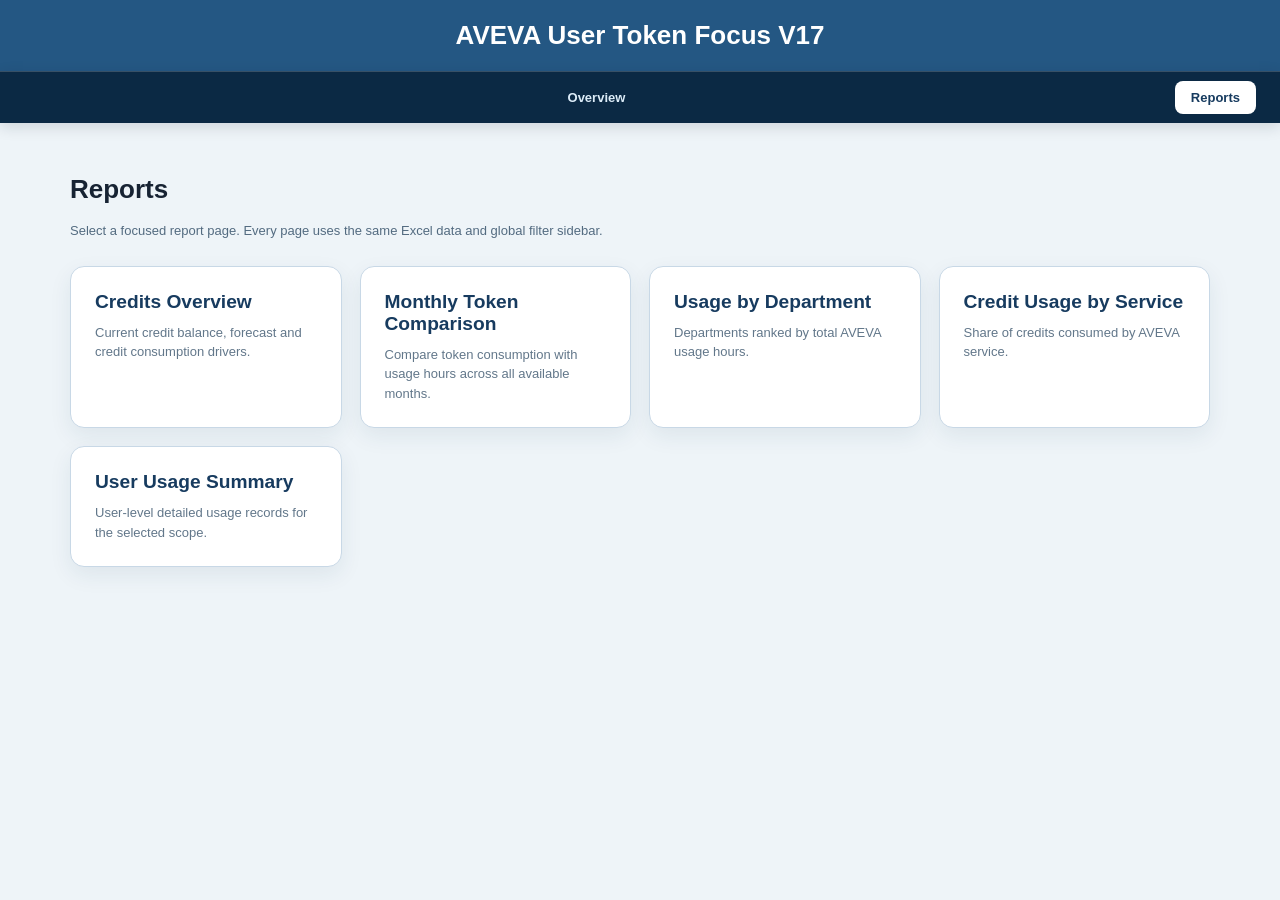
==== reports.html @ deb54b83 "Sync Aveva_V18 code structure from Google Drive and remove legacy duplicates" ====
<!doctype html>
<!-- CONNECTS: Report directory navigation returns to index.html and shares styles.css. -->
<html lang="en">
<head>
  <meta charset="utf-8">
  <meta name="viewport" content="width=device-width,initial-scale=1">
  <title>AVEVA Reports</title>
  <link rel="stylesheet" href="styles.css?v=20260917-69">
</head>
<body>
  <header>AVEVA User Token Focus V17</header>
  <nav class="page-nav" aria-label="Main navigation">
    <a href="index.html">Overview</a>
    <a class="active" href="reports.html" aria-current="page">Reports</a>
  </nav>

  <main class="report-directory">
    <h1>Reports</h1>
    <p>Select a focused report page. Every page uses the same Excel data and global filter sidebar.</p>

    <section class="report-links" aria-label="Available reports">
      <a class="report-link" href="index.html#overview">
        <h2>Credits Overview</h2>
        <p>Current credit balance, forecast and credit consumption drivers.</p>
      </a>
      <a class="report-link" href="index.html#token-comparison">
        <h2>Monthly Token Comparison</h2>
        <p>Compare token consumption with usage hours across all available months.</p>
      </a>
      <a class="report-link" href="index.html#usage-department">
        <h2>Usage by Department</h2>
        <p>Departments ranked by total AVEVA usage hours.</p>
      </a>
      <a class="report-link" href="index.html#service-mix">
        <h2>Credit Usage by Service</h2>
        <p>Share of credits consumed by AVEVA service.</p>
      </a>
      <a class="report-link" href="index.html#user-summary">
        <h2>User Usage Summary</h2>
        <p>User-level detailed usage records for the selected scope.</p>
      </a>
    </section>
  </main>
</body>
</html>
---- styles.css ----
*{box-sizing:border-box}body{margin:0;background:#f3f7fb;color:#17324d;font:12px "Segoe UI",Arial}header{background:#245783;color:#fff;text-align:center;font-size:26px;font-weight:800;padding:20px}.source,.loadbar{padding:10px 16px;border-bottom:1px solid #bfd0df;background:#fff}.loadbar{background:#eaf5e5;display:flex;gap:14px;align-items:center}.loadbar button,.filters button,.toolbar button{border:0;border-radius:7px;background:#245783;color:white;padding:10px 15px;font-weight:700}.filters{display:grid;grid-template-columns:repeat(4,minmax(150px,1fr)) auto;gap:10px;padding:14px;background:#edf4fa}.filters label{font-weight:700}.filters select{width:100%;padding:9px;border:1px solid #b8cadb;border-radius:6px;margin-top:3px}.widget-grid{display:flex;flex-wrap:wrap;gap:12px;padding:14px}.widget{background:#fff;border:1px solid #cddbe7;border-radius:9px;box-shadow:0 2px 6px #17324d12;position:relative;overflow:hidden}.widget-grid>.widget{flex:0 0 calc((100% - 60px)/6);min-width:190px;height:112px;text-align:center}.widget h3{margin:0;padding:10px;background:#245783;color:#fff;font-size:13px}.widget.teal h3{background:#08a5a5}.widget.green h3{background:#70ad47}.widget.purple h3{background:#7030a0}.widget.danger h3{background:#c00}.widget.orange h3{background:#f47c2c}.widget b{display:block;font-size:25px;margin:17px 5px 7px}.widget small{color:#687b8e}.panel-grid{display:grid;grid-template-columns:1fr 1fr;gap:14px;padding:14px}.panel{padding:12px;min-height:330px}.panel.wide{grid-column:span 2}.panel h2{text-align:center;font-size:16px}canvas{width:100%;height:270px}.table{overflow:auto;max-height:420px}table{border-collapse:collapse;width:100%}th,td{padding:7px;border-bottom:1px solid #dce6ef;text-align:left}.toolbar{position:fixed;right:12px;top:12px;background:#fff;padding:8px;border-radius:10px;box-shadow:0 4px 18px #0003;display:flex;gap:8px;align-items:center;z-index:20}.edit-mode .widget{outline:2px dashed #3b79ad;cursor:grab}.resize-handle{display:none;position:absolute;right:2px;bottom:2px;width:22px;height:22px;background:#245783;cursor:nwse-resize;z-index:5}.edit-mode .resize-handle{display:block}.placeholder{border:3px dashed #f39c12;background:#fff4df;min-width:190px;min-height:100px}.risk-red{background:#f7c8c8}.risk-red h3{background:#c00}.risk-yellow{background:#fff1b8}.risk-yellow h3{background:#f4b400;color:#222}.risk-green{background:#e0f0d6}.risk-green h3{background:#70ad47}@media(max-width:900px){.filters{grid-template-columns:repeat(2,1fr)}.widget-grid>.widget{flex-basis:calc((100% - 12px)/2)}.panel-grid{grid-template-columns:1fr}.panel.wide{grid-column:auto}}
/* Primary page navigation shared by Overview and report pages. */
.page-nav {
  display: flex;
  gap: 10px;
  align-items: center;
  padding: 10px 16px;
  background: #173b5f;
  border-top: 1px solid rgba(255, 255, 255, 0.18);
}

.page-nav a {
  color: #dcecf8;
  text-decoration: none;
  font-weight: 700;
  padding: 9px 16px;
  border-radius: 8px;
}

.page-nav a:hover,
.page-nav a:focus-visible,
.page-nav a.active {
  color: #173b5f;
  background: #fff;
  outline: none;
}

.report-directory {
  max-width: 1180px;
  margin: 0 auto;
  padding: 34px 20px 80px;
}

.report-directory > p {
  color: #536b80;
  max-width: 820px;
}

.report-links {
  display: grid;
  grid-template-columns: repeat(auto-fit, minmax(250px, 1fr));
  gap: 18px;
  margin-top: 28px;
}

.report-link {
  display: block;
  padding: 24px;
  color: #173b5f;
  background: #fff;
  border: 1px solid #c8d8e6;
  border-radius: 14px;
  box-shadow: 0 8px 22px rgba(23, 59, 95, 0.08);
  text-decoration: none;
}

.report-link:hover,
.report-link:focus-visible {
  border-color: #2b6696;
  transform: translateY(-2px);
  outline: none;
}

.report-link h2 {
  margin: 0 0 10px;
  font-size: 1.2rem;
}

.report-link p {
  margin: 0;
  color: #62778a;
  line-height: 1.5;
}

.report-link.pending {
  cursor: default;
  background: #f5f8fa;
}

.report-status {
  display: inline-block;
  margin-top: 14px;
  padding: 4px 9px;
  border-radius: 999px;
  color: #7a4b00;
  background: #fff0c7;
  font-size: 0.8rem;
  font-weight: 700;
}

/* Management-review layout: left filters and separated report views. */
:root{--navy:#09243e;--blue:#0877b9;--cyan:#26a6d1;--line:#d9e3eb;--page:#eef4f8;--muted:#68798a}
body{background:var(--page);color:#172333;font-size:13px}
.app-header{min-height:68px;background:linear-gradient(110deg,#071d34,#0a4f7b 70%,#0b80b9);display:flex;align-items:center;justify-content:space-between;text-align:left;padding:12px 24px}
.app-header strong{display:block;font-size:23px}.app-header small{display:block;margin-top:3px;font-size:11px;font-weight:400;opacity:.78}
.data-badge{font-size:10px;letter-spacing:.7px;color:#0b5236;background:#dff4e8;border-radius:999px;padding:7px 10px;font-weight:800}
.page-nav{padding:7px 20px;background:#0b2944}.page-nav button{border:0;border-radius:8px;padding:9px 15px;color:#bdd0de;background:transparent;font-weight:700;cursor:pointer}.page-nav button.active,.page-nav button:hover,.page-nav button:focus-visible{color:var(--navy);background:#fff;outline:none}.page-nav a{margin-left:auto}
.source,.loadbar{padding-left:22px}.report-workspace{display:grid;grid-template-columns:210px minmax(0,1fr);min-height:calc(100vh - 188px)}
.filters{display:flex;flex-direction:column;align-items:stretch;gap:14px;padding:20px 16px;background:#fff;border-right:1px solid var(--line)}
.filters h2{margin:0 0 3px;font-size:15px;color:var(--navy)}.filters label{font-size:10px;text-transform:uppercase;letter-spacing:.55px;color:var(--muted)}.filters select{height:38px;margin-top:5px;background:#f9fbfc;color:var(--navy)}.filters button{height:38px;margin-top:3px}
.filter-scope-note{margin:-6px 0 2px;color:#718395;font-size:10px;line-height:1.4}
.report-content{min-width:0;padding:18px}.report-page[hidden]{display:none!important}.report-page.active{display:block}
.report-heading{display:flex;justify-content:space-between;align-items:flex-start;margin:0 0 14px}.report-heading h1{margin:0;color:var(--navy);font-size:20px}.report-heading p{margin:5px 0 0;color:var(--muted)}.report-heading>span{font-size:10px;color:var(--muted);padding-top:5px}
.overview-grid{display:grid;grid-template-columns:repeat(4,minmax(160px,1fr));gap:12px;padding:0}.overview-grid>.widget{height:118px;min-width:0;flex:auto}.overview-grid>.summary-card{grid-column:auto}.overview-grid .widget h3{text-align:left;padding:10px 12px;background:transparent;color:var(--muted);font-size:10px;text-transform:uppercase;letter-spacing:.55px}.overview-grid .widget b{text-align:left;margin:5px 12px;font-size:25px;color:var(--navy)}.overview-grid .widget small{display:block;text-align:left;margin:0 12px}.overview-grid .teal h3{background:transparent;color:var(--muted)}
.panel-grid{padding:0}.panel{border-color:var(--line);box-shadow:0 4px 12px #17334d0d}.panel h2{color:var(--navy)}
@media(max-width:1000px){.overview-grid{grid-template-columns:repeat(2,1fr)}.report-workspace{grid-template-columns:180px 1fr}}
@media(max-width:700px){.report-workspace{display:block}.filters{display:grid;grid-template-columns:repeat(2,1fr);border-right:0;border-bottom:1px solid var(--line)}.filters h2{grid-column:1/-1}.report-heading{display:block}.report-heading>span{display:block}.overview-grid{grid-template-columns:1fr}.toolbar{position:static;margin:10px}.app-header{padding-right:16px}}

/* Overview visual hierarchy: credit risk first, hours second, tokens third. */
.overview-groups{display:grid;gap:20px}
.overview-group{min-width:0}
.overview-group>h2{display:flex;align-items:center;gap:10px;margin:0 0 10px;color:var(--navy);font-size:13px;text-transform:uppercase;letter-spacing:.7px}
.overview-group>h2::after{content:"";height:1px;flex:1;background:#cddbe5}
.overview-group>.overview-grid{padding:0}
.overview-comparison-grid{grid-template-columns:1fr;padding:0}
.overview-comparison-grid>.wide{grid-column:1;min-height:330px}
.chart-filterbar{display:grid;grid-template-columns:repeat(4,minmax(110px,1fr)) auto;gap:8px;align-items:end;margin:0 0 8px;padding:9px;background:#f2f6f9;border:1px solid #dbe5ed;border-radius:8px}
.chart-filterbar label{color:#68798a;font-size:9px;font-weight:800;text-transform:uppercase;letter-spacing:.4px}
.chart-filterbar select{width:100%;height:32px;margin-top:4px;padding:5px 7px;border:1px solid #bfd0df;border-radius:6px;background:#fff;color:#17324d;font-size:11px}
.chart-filterbar button{height:32px;border:0;border-radius:6px;padding:0 12px;background:#526f88;color:#fff;font-size:10px;font-weight:800;cursor:pointer}
.chart-filterbar[data-chart-filters="tokens"]{grid-template-columns:repeat(2,minmax(130px,220px)) auto;justify-content:start}
.panel-grid>.panel:not(.wide) .chart-filterbar{grid-template-columns:1fr 1fr}
.panel-grid>.panel:not(.wide) .chart-filterbar button{grid-column:1/-1}
.table-filterbar{grid-template-columns:repeat(5,minmax(110px,1fr)) auto}
@media(max-width:760px){.chart-filterbar,.chart-filterbar[data-chart-filters="tokens"]{grid-template-columns:1fr 1fr}.chart-filterbar button{grid-column:1/-1}}
.overview-grid{grid-template-columns:repeat(6,minmax(120px,1fr));align-items:stretch}
.overview-grid>.primary-metric{grid-column:span 1;height:142px}
.hours-group>.overview-grid>.primary-metric{grid-column:span 2}
.overview-grid>.secondary-metric{grid-column:span 2;height:104px;background:#f9fbfd;box-shadow:none}
.overview-grid .primary-metric h3{font-size:10px;font-weight:800}
.overview-grid .primary-metric b{font-size:29px;margin-top:10px}
.overview-grid .primary-metric small{font-size:10px;line-height:1.35}
.overview-grid .secondary-metric h3{font-size:9px;font-weight:700;color:#718395}
.overview-grid .secondary-metric b{font-size:21px;margin-top:3px;color:#314a61}
.overview-grid .secondary-metric small{font-size:9px;color:#7a8b9b}
@media(max-width:1180px){.overview-grid{grid-template-columns:repeat(4,minmax(140px,1fr))}.overview-grid>.primary-metric,.hours-group>.overview-grid>.primary-metric{grid-column:span 2}.overview-grid>.secondary-metric{grid-column:span 2}}
@media(max-width:760px){.overview-grid{grid-template-columns:1fr}.overview-grid>.primary-metric,.hours-group>.overview-grid>.primary-metric,.overview-grid>.secondary-metric{grid-column:1}}

/* Color hierarchy: status, hours, then supporting resource metrics. */
.priority-legend{display:flex;gap:7px;flex-wrap:wrap;justify-content:flex-end}
.priority-legend span{display:inline-flex;align-items:center;gap:5px;padding:5px 9px;border-radius:999px;font-size:9px;font-weight:800;letter-spacing:.25px}
.priority-one{color:#8d241c;background:#fde5e2}.priority-two{color:#075b8b;background:#dff2fb}.priority-three{color:#536779;background:#e8eef3}
.overview-grid>.primary-metric{border-top-width:5px;box-shadow:0 6px 16px rgba(9,36,62,.1)}
.overview-grid>.variance-card{border-top-color:#dc9500;background:#fff8e8}
.overview-grid>.variance-card h3,.overview-grid>.variance-card b{color:#805700}
.overview-grid>.secondary-metric{border-color:#dce5ec;background:#f7f9fb}
.overview-grid>.secondary-metric h3{color:#6f8191}
.overview-grid>.secondary-metric b{color:#40576c}
@media(max-width:760px){.priority-legend{justify-content:flex-start;margin-top:10px}}

.chart-hover-tooltip{position:fixed;z-index:10000;pointer-events:none;max-width:220px;padding:8px 10px;border-radius:6px;background:#102d46;color:#fff;font:11px/1.45 "Segoe UI",Arial;box-shadow:0 5px 16px rgba(0,0,0,.22);white-space:pre-line}


.chart-note{margin:4px 0 8px;color:#65788a;font-size:10px;line-height:1.4;text-align:center}

/* Build 67: global filters remain in a dedicated left sidebar on desktop. */
.report-workspace{display:grid;grid-template-columns:220px minmax(0,1fr);align-items:start}
.filters{position:sticky;top:0;display:flex;flex-direction:column;align-items:stretch;gap:12px;max-height:100vh;overflow-y:auto;padding:18px 16px;background:#fff;border-right:1px solid #cbdbe7;border-bottom:0}
.filters h2{margin:0;font-size:14px}.filters .filter-scope-note{margin:-4px 0 2px;font-size:10px}
.filters label{margin:0;font-size:10px}.filters select,.filters input{width:100%;height:34px;margin-top:4px;padding:5px 7px;border:1px solid #bfd0df;border-radius:6px;background:#fff;color:#17324d;font-size:11px}
.filters #reset{width:100%;height:36px;margin:2px 0 0;padding:6px 13px}.date-filter-error{margin:0;color:#a92820;font-size:10px;font-weight:700}
.report-content{min-width:0;width:100%}
.chart-filterbar,.table-filterbar,.resize-handle,.toolbar{display:none!important}
.panel>h2,.widget>h2{text-align:left}
.chart-note{text-align:left}
@media(max-width:1000px){.report-workspace{grid-template-columns:190px minmax(0,1fr)}}
@media(max-width:700px){.report-workspace{display:block}.filters{position:static;display:grid;grid-template-columns:repeat(2,minmax(120px,1fr));max-height:none;border-right:0;border-bottom:1px solid #cbdbe7}.filters h2,.filters .filter-scope-note,.date-filter-error{grid-column:1/-1}.filters #reset{grid-column:1/-1}}

/* Build 69: every chart has a focused URL-addressable report page. */
.report-shortcuts{display:grid;grid-template-columns:repeat(2,minmax(0,1fr));gap:12px}
.report-shortcuts a{display:flex;min-height:92px;flex-direction:column;justify-content:center;padding:16px 18px;border:1px solid #d3e0e9;border-left:5px solid #0877b9;border-radius:10px;background:#fff;color:#17324d;text-decoration:none;box-shadow:0 4px 12px rgba(9,36,62,.06)}
.report-shortcuts a:hover,.report-shortcuts a:focus-visible{border-color:#66acd4;transform:translateY(-1px);outline:none;box-shadow:0 7px 18px rgba(9,36,62,.11)}
.report-shortcuts strong{font-size:14px}.report-shortcuts span{margin-top:6px;color:#68798a;font-size:11px;line-height:1.4}
.single-report-panel{grid-template-columns:minmax(0,1fr);padding:0}
.single-report-panel>.panel,.single-report-panel>.wide{grid-column:1;min-width:0;min-height:360px}
.single-report-panel canvas{height:300px}
.report-page>.report-heading{margin-bottom:16px}
@media(max-width:700px){.report-shortcuts{grid-template-columns:1fr}}

/* Build 70: consolidated top Report dropdown and roomier focused charts. */
.page-nav{position:relative;z-index:30;min-height:52px;padding:7px 24px;gap:6px;box-shadow:0 4px 14px rgba(5,25,43,.14)}
.page-nav>button{min-height:38px;font-size:13px}
.report-content{padding:24px 28px 34px}
.report-page>.report-heading{margin-bottom:20px}
.report-heading h1{font-size:24px;letter-spacing:-.25px}
.report-heading p{font-size:12px;line-height:1.5}
.single-report-panel>.panel,.single-report-panel>.wide{min-height:480px;padding:20px 22px;border-radius:14px;box-shadow:0 9px 24px rgba(9,36,62,.08)}
.single-report-panel>.panel>h2,.single-report-panel>.wide>h2{margin:0 0 16px;font-size:20px}
.single-report-panel canvas{height:400px}
.single-report-panel .table{max-height:600px}
@media(min-width:1500px){.report-content{padding:28px 38px 42px}.single-report-panel>.panel,.single-report-panel>.wide{min-height:560px}.single-report-panel canvas{height:470px}}
@media(max-width:900px){.report-content{padding:20px}.single-report-panel>.panel,.single-report-panel>.wide{min-height:430px;padding:16px}.single-report-panel canvas{height:350px}}
@media(max-width:700px){.page-nav{position:sticky;top:0;padding:7px 12px}.report-content{padding:18px 12px 28px}.single-report-panel>.panel,.single-report-panel>.wide{min-height:400px}.single-report-panel canvas{height:320px}}

/* Build 72: keep loader logic active while showing only a small reload control. */
.source[hidden],.compact-loadbar #status[hidden]{display:none!important}
.compact-loadbar{min-height:42px;justify-content:flex-end;padding:6px 22px;background:#fff;border-bottom:1px solid #cbdbe7}
.compact-loadbar #loadBtn{width:auto;height:30px;margin:0;padding:5px 12px;border-radius:6px;font-size:10px;line-height:1}
.report-workspace{min-height:calc(100vh - 162px)}
@media(max-width:700px){.compact-loadbar{min-height:38px;padding:4px 12px}.compact-loadbar #loadBtn{height:28px;padding:4px 10px;font-size:9px}}

/* Build 74: stronger visual hierarchy without changing the approved layout. */
.report-page{--report-accent:#0877b9;--report-accent-soft:#e7f4fb}
.report-page[data-report-view="overview"]{--report-accent:#0877b9;--report-accent-soft:#e3f3fb}
.report-page[data-report-view="token-comparison"]{--report-accent:#0877b9;--report-accent-soft:#e3f3fb}
.report-page[data-report-view="usage-department"]{--report-accent:#245783;--report-accent-soft:#e8f0f7}
.report-page[data-report-view="service-mix"]{--report-accent:#7030a0;--report-accent-soft:#f2e9f8}
.report-page[data-report-view="user-summary"]{--report-accent:#526f88;--report-accent-soft:#edf2f6}
.report-heading h1{display:flex;align-items:center;gap:10px}
.report-heading h1::before{content:"";width:5px;height:27px;border-radius:999px;background:var(--report-accent);box-shadow:0 0 0 5px var(--report-accent-soft)}
.single-report-panel>.panel{position:relative;overflow:hidden;border-color:#cadbe7;background:linear-gradient(180deg,#fff 0%,#fbfdff 100%);box-shadow:0 12px 30px rgba(9,36,62,.11)}
.single-report-panel>.panel::before{content:"";position:absolute;z-index:2;top:0;left:0;right:0;height:5px;background:linear-gradient(90deg,var(--report-accent),#55b8dc 72%,transparent)}
.single-report-panel>.panel>h2{display:flex;align-items:center;gap:9px;color:#102d49;font-weight:850;letter-spacing:-.2px}
.single-report-panel>.panel>h2::before{content:"";flex:0 0 auto;width:10px;height:10px;border-radius:50%;background:var(--report-accent);box-shadow:0 0 0 5px var(--report-accent-soft)}
#overviewTokenComparisonCard>h2::after{content:"FOCUS · THIS MONTH";margin-left:auto;padding:5px 9px;border-radius:999px;color:#075b8b;background:#e3f3fb;font-size:9px;font-weight:900;letter-spacing:.5px}
#usageHoursReport>h2::after{content:"FOCUS · HIGHEST USAGE";margin-left:auto;padding:5px 9px;border-radius:999px;color:#173f62;background:#e8f0f7;font-size:9px;font-weight:900;letter-spacing:.5px}
#dashboard .report-page[data-report-view="service-mix"] .panel>h2::after{content:"FOCUS · LARGEST SHARE";margin-left:auto;padding:5px 9px;border-radius:999px;color:#5d2380;background:#f2e9f8;font-size:9px;font-weight:900;letter-spacing:.5px}
@media(max-width:700px){.single-report-panel>.panel>h2{flex-wrap:wrap}.single-report-panel>.panel>h2::after{margin-left:0}}

/* Credits Overview is isolated from the existing Overview and report filters. */
.credits-overview-page{display:grid;gap:18px}
.credits-active-filters{display:flex;align-items:center;gap:8px;flex-wrap:wrap;padding:12px 14px;border:1px solid #cad9e5;border-radius:6px;background:#f5f9fc;color:#40576b;font-size:12px}
.credits-active-filters strong{color:#173f62;font-size:12px}.credits-filter-chip{display:inline-flex;align-items:center;gap:5px;padding:5px 9px;border:1px solid #c4d5e2;border-radius:999px;background:#fff}.credits-filter-chip b{color:#173f62}.credits-filter-priority{border-color:#e1c66b;background:#fff8dd;color:#654e08}
.credits-summary{display:block}
.credits-summary>.widget,.credits-chart-card{margin:0;border:1px solid #cad2d9;border-radius:2px;background:#fff;box-shadow:none}
.credits-summary>.widget{display:grid;grid-template-columns:minmax(320px,1fr) minmax(310px,.72fr);min-height:150px;padding:22px 28px}
.credits-summary h2,.credits-chart-card h2{margin:0;color:#263743;font-size:15px;font-weight:700}
.credits-summary dl{width:min(360px,100%);margin:12px 0 8px}
.credits-summary dl>div{display:grid;grid-template-columns:140px 1fr;align-items:baseline;gap:16px;padding:3px 0}
.credits-summary dt{color:#334957;font-weight:500}
.credits-summary dd{margin:0;color:#263743;font-size:16px;font-weight:750;font-variant-numeric:tabular-nums}
.credits-summary small{color:#687b8e;line-height:1.5}
.credits-inline-status{align-self:stretch;padding:8px 0 8px 26px;border-left:1px solid #d5dde3}
.credits-inline-status>span{display:block;color:#61717c;font-size:11px;font-weight:700;text-transform:uppercase;letter-spacing:.6px}
.credits-status-card>b{display:block;margin:5px 0 3px;font-size:25px}
.credits-status-card.risk-green>b{color:#17804c}.credits-status-card.risk-yellow>b{color:#9b6900}.credits-status-card.risk-red>b{color:#a7332a}
.credits-status-card dl{margin:4px 0 7px}.credits-status-card dd{font-size:13px}
.credits-chart-card{min-height:490px;padding:18px 22px;overflow:hidden}
.credits-burndown-card{padding:18px 0}
.credits-chart-card canvas{display:block;width:100%;height:370px;margin-top:8px}
.credits-burndown-layout{display:grid;grid-template-columns:minmax(0,1fr) 220px;gap:0;padding:0 22px}
.credits-burndown-plot{position:relative;min-width:0;border-right:1px solid #d6dee4;padding-right:16px}
.credits-burndown-plot canvas{height:390px}
.credits-axis-title{display:block;margin-top:-14px;text-align:center;color:#5b6d78;font-size:10px}.credits-y-axis-title{position:absolute;left:4px;top:50%;z-index:1;color:#5b6d78;font-size:10px;writing-mode:vertical-rl;transform:rotate(180deg) translateY(50%)}
.credits-legend{display:flex;flex-direction:column;gap:16px;margin:0;padding:12px 0 0 22px;border:0;color:#526579;font-size:11px;font-weight:600}
.credits-legend legend{padding:0;color:#263743;font-size:12px;font-weight:750;text-align:center}
.credits-legend>div{display:flex;gap:5px;align-items:center}.credits-legend button{padding:0;border:0;background:none;color:#4c6fa9;font:inherit;cursor:pointer}
.credits-legend label{display:flex;align-items:flex-start;gap:8px;cursor:pointer}.credits-legend label>span{display:grid;gap:3px}.credits-legend label b{color:#334957;font-size:11px}.credits-legend label small{color:#718292;font-size:9px;font-weight:500;line-height:1.35}.credits-legend input{margin-top:2px;accent-color:#1d5fcc}.credits-legend i{display:inline-block;flex:0 0 12px;width:12px;height:12px;margin-top:2px;border:1px solid #9eabb5}
.credits-legend i.actual{background:#0f57c9}.credits-legend i.forecast{background:#b75745}.credits-legend i.ideal{background:#8a5dad}
@media(max-width:900px){.credits-summary>.widget{grid-template-columns:1fr}.credits-inline-status{margin-top:14px;padding:14px 0 0;border-top:1px solid #d5dde3;border-left:0}.credits-burndown-layout{grid-template-columns:1fr}.credits-burndown-plot{border-right:0;padding-right:0}.credits-legend{display:grid;grid-template-columns:repeat(3,minmax(0,1fr));padding:14px 0 0;border-top:1px solid #d6dee4}.credits-legend legend,.credits-legend>div{grid-column:1/-1}.credits-chart-card{min-height:430px}.credits-chart-card canvas{height:320px}}
@media(max-width:600px){.credits-summary>.widget{padding:18px}.credits-burndown-layout{padding:0 12px}.credits-legend{grid-template-columns:1fr}.credits-legend legend,.credits-legend>div{grid-column:1}.credits-burndown-plot canvas{height:300px}}
@media print{body>*:not(.report-workspace){display:none!important}.filters{display:none!important}.report-workspace{display:block}.report-page{display:none!important}.credits-overview-page{display:grid!important}}

/* Version 11: reports are direct, ordered navigation items instead of a dropdown. */
.page-nav{overflow-x:auto;white-space:nowrap}
.page-nav .report-nav-link{display:flex;align-items:center;flex:0 0 auto;min-height:38px;margin-left:0;padding:9px 14px;color:#bdd0de;background:transparent;border-radius:8px;font-size:12px;font-weight:750}
.page-nav .report-nav-link:hover,.page-nav .report-nav-link:focus-visible,.page-nav .report-nav-link.active{color:var(--navy);background:#fff;outline:none}
.filters select[hidden]{display:none!important}
@media(max-width:900px){.page-nav .report-nav-link{padding-inline:11px;font-size:11px}}


/* Build 100: management review improvements (2026-09-21). */
.loading-overlay{position:fixed;inset:0;z-index:20000;display:grid;place-items:center;background:rgba(7,29,52,.34);backdrop-filter:blur(2px)}
.loading-overlay[hidden]{display:none!important}.loading-dialog{display:grid;justify-items:center;gap:9px;min-width:280px;padding:24px 30px;border:1px solid #bed2df;border-radius:14px;background:#fff;box-shadow:0 18px 55px rgba(7,29,52,.28);color:#17324d}.loading-dialog strong{font-size:14px}.loading-dialog small{color:#718395}.loading-spinner{width:34px;height:34px;border:4px solid #d9e8f1;border-top-color:#0877b9;border-radius:50%;animation:aveva-spin .8s linear infinite}@keyframes aveva-spin{to{transform:rotate(360deg)}}.is-loading{cursor:progress}
.report-heading-meta{display:grid;gap:5px;justify-items:end;color:var(--muted);font-size:10px}.report-heading-meta span{white-space:nowrap}
.overview-kpi-strip{display:grid;grid-template-columns:repeat(3,minmax(0,1fr));gap:12px}.overview-kpi-strip article{display:grid;gap:6px;padding:15px 17px;border:1px solid #cadbe7;border-radius:10px;background:linear-gradient(180deg,#fff,#f8fbfd);box-shadow:0 6px 16px rgba(9,36,62,.06)}.overview-kpi-strip span{color:#607386;font-size:10px;font-weight:800;text-transform:uppercase;letter-spacing:.45px}.overview-kpi-strip strong{color:#102d49;font-size:26px;font-variant-numeric:tabular-nums}.overview-kpi-strip small{color:#718395;font-size:10px}
.forecast-explainer{margin:16px 22px 0;padding:14px 16px;border-top:1px solid #d6dee4;background:#f8fbfd;color:#526579;font-size:10px;line-height:1.5}.forecast-explainer p{margin:0 0 12px}.forecast-status-guide{display:grid;grid-template-columns:repeat(2,minmax(0,1fr));gap:12px 28px;margin:0;padding:0;list-style:none}.forecast-status-guide li{display:grid;grid-template-columns:10px minmax(0,1fr);gap:9px;align-items:start}.forecast-status-guide li>i{width:9px;height:9px;margin-top:4px;border-radius:50%;background:#8796a3}.forecast-status-guide li>span{display:grid;grid-template-columns:max-content minmax(0,1fr);gap:1px 8px}.forecast-status-guide b{grid-row:1/3;color:#334957;font-size:11px}.forecast-status-guide small,.forecast-status-guide em{display:block;font-size:10px;font-style:normal}.forecast-status-guide small{color:#526579}.forecast-status-guide em{color:#334957;font-weight:700}.forecast-status-guide .green>i{background:#17804c}.forecast-status-guide .green b{color:#17804c}.forecast-status-guide .yellow>i{background:#d49a00}.forecast-status-guide .yellow b{color:#9b6900}.forecast-status-guide .red>i{background:#c23b32}.forecast-status-guide .red b{color:#a7332a}
.department-drilldown{margin-top:18px;padding:16px;border:1px solid #bfd0df;border-radius:12px;background:#f8fbfd}.department-drilldown[hidden]{display:none!important}.department-drilldown-head{display:flex;align-items:flex-start;justify-content:space-between;gap:12px;margin-bottom:12px}.department-drilldown-head span{color:#68798a;font-size:9px;font-weight:800;text-transform:uppercase;letter-spacing:.5px}.department-drilldown-head h3{margin:3px 0 2px;color:#173f62;font-size:18px}.department-drilldown-head p{margin:0;color:#718395;font-size:10px}.department-drilldown-head button{width:30px;height:30px;border:0;border-radius:999px;background:#e6eef4;color:#35536d;font-size:20px;cursor:pointer}.cost-centre-grid{display:grid;grid-template-columns:repeat(auto-fit,minmax(230px,1fr));gap:10px}.cost-centre-card{padding:12px;border:1px solid #d5e1ea;border-radius:9px;background:#fff}.cost-centre-card header{display:flex;align-items:flex-start;justify-content:space-between;gap:10px;padding:0;background:none;color:inherit;text-align:left}.cost-centre-card header span{color:#7a8b9b;font-size:8px;font-weight:800;text-transform:uppercase}.cost-centre-card h4{margin:3px 0 0;color:#173f62;font-size:13px}.cost-centre-card header b{color:#245783;font-size:12px}.cost-centre-card ul{list-style:none;margin:10px 0 0;padding:0}.cost-centre-card li{display:flex;justify-content:space-between;gap:12px;padding:6px 0;border-top:1px solid #edf2f6}.cost-centre-card li strong{font-size:10px;color:#334957}.cost-centre-card li span{font-size:10px;color:#607386;white-space:nowrap}
.service-mix-layout{display:grid;grid-template-columns:minmax(260px,.72fr) minmax(320px,1.28fr);gap:22px;align-items:center;min-height:360px}.service-pie-wrap{display:grid;place-items:center;min-height:320px}.service-pie-wrap canvas{width:100%;height:320px!important;max-width:430px}.service-summary{display:grid;grid-template-columns:repeat(2,minmax(0,1fr));gap:10px;align-content:start}.service-summary-card{position:relative;display:grid;grid-template-columns:7px 1fr;gap:11px;min-height:92px;padding:13px;border:1px solid #d6e1e9;border-radius:10px;background:#fff;box-shadow:0 5px 14px rgba(9,36,62,.05)}.service-summary-card i{width:7px;height:100%;border-radius:999px;background:var(--service-color)}.service-summary-card h3{margin:0 0 6px;color:#173f62;font-size:11px;line-height:1.35}.service-summary-card strong{display:block;color:#102d49;font-size:19px;font-variant-numeric:tabular-nums}.service-summary-card span{display:block;margin-top:4px;color:#718395;font-size:9px}.service-empty{grid-column:1/-1;padding:20px;border:1px dashed #c9d7e1;border-radius:8px;color:#718395;text-align:center}
@media(max-width:1000px){.forecast-status-guide{grid-template-columns:repeat(2,1fr)}.service-mix-layout{grid-template-columns:1fr}.service-summary{grid-template-columns:repeat(2,1fr)}}
@media(max-width:700px){.overview-kpi-strip{grid-template-columns:1fr}.report-heading-meta{justify-items:start;margin-top:7px}.forecast-status-guide{grid-template-columns:1fr}.service-summary{grid-template-columns:1fr}.service-pie-wrap{min-height:260px}.service-pie-wrap canvas{height:260px!important}}

/* Build 109: Service summary readability + larger service pie (2026-09-22). */
.report-page[data-report-view="service-mix"] .service-summary{
  gap:14px;
}
.report-page[data-report-view="service-mix"] .service-summary-card{
  min-height:104px;
  padding:16px 17px;
  border-color:#d8e4ec;
  border-radius:12px;
  background:linear-gradient(180deg,#ffffff 0%,#f8fbfd 100%);
  box-shadow:0 7px 18px rgba(9,36,62,.07);
}
.report-page[data-report-view="service-mix"] .service-summary-card h3{
  margin:0 0 8px;
  padding:0;
  background:transparent;
  color:#173f62;
  font-size:13px;
  font-weight:850;
  line-height:1.35;
  letter-spacing:-.05px;
}
.report-page[data-report-view="service-mix"] .service-summary-card strong{
  color:#102d49;
  font-size:23px;
  font-weight:850;
  line-height:1.1;
}
.report-page[data-report-view="service-mix"] .service-summary-card span{
  margin-top:6px;
  color:#667b8d;
  font-size:10px;
  line-height:1.35;
}
.report-page[data-report-view="service-mix"] .service-summary-card i{
  width:8px;
  border-radius:999px;
  box-shadow:0 0 0 1px rgba(255,255,255,.8) inset;
}
.report-page[data-report-view="service-mix"] .service-mix-layout{
  grid-template-columns:minmax(330px,.84fr) minmax(360px,1.16fr);
  gap:28px;
  min-height:390px;
}
.report-page[data-report-view="service-mix"] .service-pie-wrap{
  min-height:370px;
}
.report-page[data-report-view="service-mix"] .service-pie-wrap canvas{
  height:370px!important;
  max-width:500px;
}
@media(max-width:1000px){
  .report-page[data-report-view="service-mix"] .service-mix-layout{grid-template-columns:1fr;gap:18px}
  .report-page[data-report-view="service-mix"] .service-pie-wrap{min-height:340px}
  .report-page[data-report-view="service-mix"] .service-pie-wrap canvas{height:340px!important;max-width:470px}
}
@media(max-width:700px){
  .report-page[data-report-view="service-mix"] .service-pie-wrap{min-height:285px}
  .report-page[data-report-view="service-mix"] .service-pie-wrap canvas{height:285px!important;max-width:390px}
}


/* Build 110: User Usage Summary service breakdown (2026-09-22). */
.report-page[data-report-view="user-summary"] .table table{min-width:1180px}
.report-page[data-report-view="user-summary"] .user-service-count{text-align:center}
.report-page[data-report-view="user-summary"] .user-service-count strong{display:inline-grid;place-items:center;min-width:30px;height:28px;padding:0 8px;border-radius:999px;background:#e7f2fa;color:#0b5f91;font-size:12px;font-weight:900;font-variant-numeric:tabular-nums}
.report-page[data-report-view="user-summary"] .user-service-list{display:flex;flex-wrap:wrap;gap:5px;min-width:220px;max-width:440px}
.report-page[data-report-view="user-summary"] .user-service-chip{display:inline-flex;align-items:center;padding:4px 8px;border:1px solid #d4e1ea;border-radius:999px;background:#f7fafc;color:#334f66;font-size:9px;font-weight:700;line-height:1.2;white-space:normal}
.report-page[data-report-view="user-summary"] .user-service-empty{color:#8a98a5;font-size:10px}
.report-page[data-report-view="user-summary"] th:nth-child(4),.report-page[data-report-view="user-summary"] td:nth-child(4){width:92px;text-align:center}
.report-page[data-report-view="user-summary"] th:nth-child(5){min-width:240px}
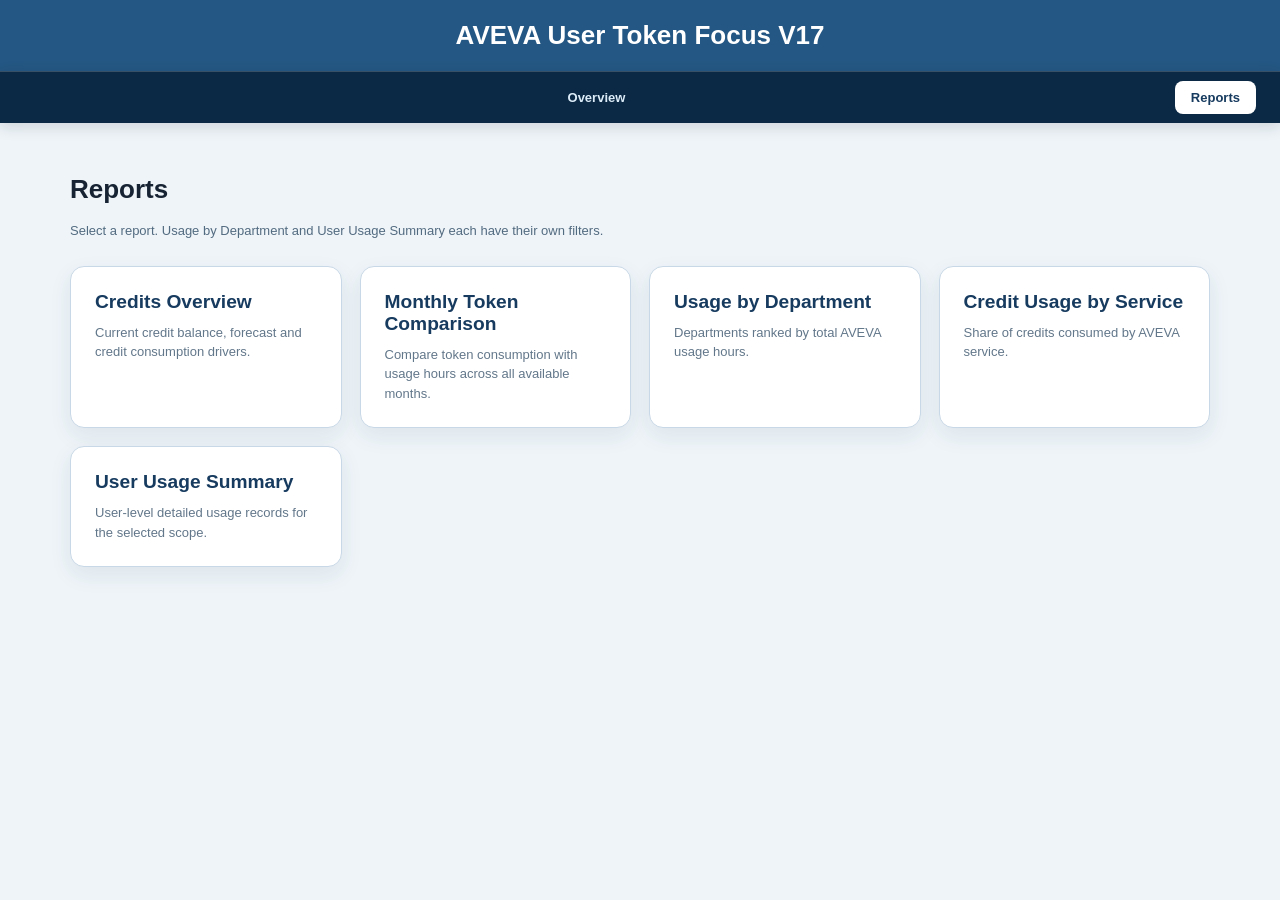
==== commit cf0eca41: "Update report filters, shared chart scale, overview and department detail Add independent page date " ====
--- a/reports.html
+++ b/reports.html
@@ -1,45 +1,45 @@
-<!doctype html>
-<!-- CONNECTS: Report directory navigation returns to index.html and shares styles.css. -->
-<html lang="en">
-<head>
-  <meta charset="utf-8">
-  <meta name="viewport" content="width=device-width,initial-scale=1">
-  <title>AVEVA Reports</title>
-  <link rel="stylesheet" href="styles.css?v=20260917-69">
-</head>
-<body>
-  <header>AVEVA User Token Focus V17</header>
-  <nav class="page-nav" aria-label="Main navigation">
-    <a href="index.html">Overview</a>
-    <a class="active" href="reports.html" aria-current="page">Reports</a>
-  </nav>
-
-  <main class="report-directory">
-    <h1>Reports</h1>
-    <p>Select a focused report page. Every page uses the same Excel data and global filter sidebar.</p>
-
-    <section class="report-links" aria-label="Available reports">
-      <a class="report-link" href="index.html#overview">
-        <h2>Credits Overview</h2>
-        <p>Current credit balance, forecast and credit consumption drivers.</p>
-      </a>
-      <a class="report-link" href="index.html#token-comparison">
-        <h2>Monthly Token Comparison</h2>
-        <p>Compare token consumption with usage hours across all available months.</p>
-      </a>
-      <a class="report-link" href="index.html#usage-department">
-        <h2>Usage by Department</h2>
-        <p>Departments ranked by total AVEVA usage hours.</p>
-      </a>
-      <a class="report-link" href="index.html#service-mix">
-        <h2>Credit Usage by Service</h2>
-        <p>Share of credits consumed by AVEVA service.</p>
-      </a>
-      <a class="report-link" href="index.html#user-summary">
-        <h2>User Usage Summary</h2>
-        <p>User-level detailed usage records for the selected scope.</p>
-      </a>
-    </section>
-  </main>
-</body>
-</html>
+<!doctype html>
+<!-- CONNECTS: Report directory navigation returns to index.html and shares styles.css. -->
+<html lang="en">
+<head>
+  <meta charset="utf-8">
+  <meta name="viewport" content="width=device-width,initial-scale=1">
+  <title>AVEVA Reports</title>
+  <link rel="stylesheet" href="styles.css?v=20260917-69">
+</head>
+<body>
+  <header>AVEVA User Token Focus V17</header>
+  <nav class="page-nav" aria-label="Main navigation">
+    <a href="index.html">Overview</a>
+    <a class="active" href="reports.html" aria-current="page">Reports</a>
+  </nav>
+
+  <main class="report-directory">
+    <h1>Reports</h1>
+    <p>Select a report. Usage by Department and User Usage Summary each have their own filters.</p>
+
+    <section class="report-links" aria-label="Available reports">
+      <a class="report-link" href="index.html#overview">
+        <h2>Credits Overview</h2>
+        <p>Current credit balance, forecast and credit consumption drivers.</p>
+      </a>
+      <a class="report-link" href="index.html#token-comparison">
+        <h2>Monthly Token Comparison</h2>
+        <p>Compare token consumption with usage hours across all available months.</p>
+      </a>
+      <a class="report-link" href="index.html#usage-department">
+        <h2>Usage by Department</h2>
+        <p>Departments ranked by total AVEVA usage hours.</p>
+      </a>
+      <a class="report-link" href="index.html#service-mix">
+        <h2>Credit Usage by Service</h2>
+        <p>Share of credits consumed by AVEVA service.</p>
+      </a>
+      <a class="report-link" href="index.html#user-summary">
+        <h2>User Usage Summary</h2>
+        <p>User-level detailed usage records for the selected scope.</p>
+      </a>
+    </section>
+  </main>
+</body>
+</html>
--- a/styles.css
+++ b/styles.css
@@ -1,4 +1,4 @@
-*{box-sizing:border-box}body{margin:0;background:#f3f7fb;color:#17324d;font:12px "Segoe UI",Arial}header{background:#245783;color:#fff;text-align:center;font-size:26px;font-weight:800;padding:20px}.source,.loadbar{padding:10px 16px;border-bottom:1px solid #bfd0df;background:#fff}.loadbar{background:#eaf5e5;display:flex;gap:14px;align-items:center}.loadbar button,.filters button,.toolbar button{border:0;border-radius:7px;background:#245783;color:white;padding:10px 15px;font-weight:700}.filters{display:grid;grid-template-columns:repeat(4,minmax(150px,1fr)) auto;gap:10px;padding:14px;background:#edf4fa}.filters label{font-weight:700}.filters select{width:100%;padding:9px;border:1px solid #b8cadb;border-radius:6px;margin-top:3px}.widget-grid{display:flex;flex-wrap:wrap;gap:12px;padding:14px}.widget{background:#fff;border:1px solid #cddbe7;border-radius:9px;box-shadow:0 2px 6px #17324d12;position:relative;overflow:hidden}.widget-grid>.widget{flex:0 0 calc((100% - 60px)/6);min-width:190px;height:112px;text-align:center}.widget h3{margin:0;padding:10px;background:#245783;color:#fff;font-size:13px}.widget.teal h3{background:#08a5a5}.widget.green h3{background:#70ad47}.widget.purple h3{background:#7030a0}.widget.danger h3{background:#c00}.widget.orange h3{background:#f47c2c}.widget b{display:block;font-size:25px;margin:17px 5px 7px}.widget small{color:#687b8e}.panel-grid{display:grid;grid-template-columns:1fr 1fr;gap:14px;padding:14px}.panel{padding:12px;min-height:330px}.panel.wide{grid-column:span 2}.panel h2{text-align:center;font-size:16px}canvas{width:100%;height:270px}.table{overflow:auto;max-height:420px}table{border-collapse:collapse;width:100%}th,td{padding:7px;border-bottom:1px solid #dce6ef;text-align:left}.toolbar{position:fixed;right:12px;top:12px;background:#fff;padding:8px;border-radius:10px;box-shadow:0 4px 18px #0003;display:flex;gap:8px;align-items:center;z-index:20}.edit-mode .widget{outline:2px dashed #3b79ad;cursor:grab}.resize-handle{display:none;position:absolute;right:2px;bottom:2px;width:22px;height:22px;background:#245783;cursor:nwse-resize;z-index:5}.edit-mode .resize-handle{display:block}.placeholder{border:3px dashed #f39c12;background:#fff4df;min-width:190px;min-height:100px}.risk-red{background:#f7c8c8}.risk-red h3{background:#c00}.risk-yellow{background:#fff1b8}.risk-yellow h3{background:#f4b400;color:#222}.risk-green{background:#e0f0d6}.risk-green h3{background:#70ad47}@media(max-width:900px){.filters{grid-template-columns:repeat(2,1fr)}.widget-grid>.widget{flex-basis:calc((100% - 12px)/2)}.panel-grid{grid-template-columns:1fr}.panel.wide{grid-column:auto}}
+*{box-sizing:border-box}body{margin:0;background:#f3f7fb;color:#17324d;font:12px "Segoe UI",Arial}header{background:#245783;color:#fff;text-align:center;font-size:26px;font-weight:800;padding:20px}.source,.loadbar{padding:10px 16px;border-bottom:1px solid #bfd0df;background:#fff}.loadbar{background:#eaf5e5;display:flex;gap:14px;align-items:center}.loadbar button,.toolbar button{border:0;border-radius:7px;background:#245783;color:white;padding:10px 15px;font-weight:700}.widget-grid{display:flex;flex-wrap:wrap;gap:12px;padding:14px}.widget{background:#fff;border:1px solid #cddbe7;border-radius:9px;box-shadow:0 2px 6px #17324d12;position:relative;overflow:hidden}.widget-grid>.widget{flex:0 0 calc((100% - 60px)/6);min-width:190px;height:112px;text-align:center}.widget h3{margin:0;padding:10px;background:#245783;color:#fff;font-size:13px}.widget.teal h3{background:#08a5a5}.widget.green h3{background:#70ad47}.widget.purple h3{background:#7030a0}.widget.danger h3{background:#c00}.widget.orange h3{background:#f47c2c}.widget b{display:block;font-size:25px;margin:17px 5px 7px}.widget small{color:#687b8e}.panel-grid{display:grid;grid-template-columns:1fr 1fr;gap:14px;padding:14px}.panel{padding:12px;min-height:330px}.panel.wide{grid-column:span 2}.panel h2{text-align:center;font-size:16px}canvas{width:100%;height:270px}.table{overflow:auto;max-height:420px}table{border-collapse:collapse;width:100%}th,td{padding:7px;border-bottom:1px solid #dce6ef;text-align:left}.toolbar{position:fixed;right:12px;top:12px;background:#fff;padding:8px;border-radius:10px;box-shadow:0 4px 18px #0003;display:flex;gap:8px;align-items:center;z-index:20}.edit-mode .widget{outline:2px dashed #3b79ad;cursor:grab}.resize-handle{display:none;position:absolute;right:2px;bottom:2px;width:22px;height:22px;background:#245783;cursor:nwse-resize;z-index:5}.edit-mode .resize-handle{display:block}.placeholder{border:3px dashed #f39c12;background:#fff4df;min-width:190px;min-height:100px}.risk-red{background:#f7c8c8}.risk-red h3{background:#c00}.risk-yellow{background:#fff1b8}.risk-yellow h3{background:#f4b400;color:#222}.risk-green{background:#e0f0d6}.risk-green h3{background:#70ad47}@media(max-width:900px){.widget-grid>.widget{flex-basis:calc((100% - 12px)/2)}.panel-grid{grid-template-columns:1fr}.panel.wide{grid-column:auto}}
 /* Primary page navigation shared by Overview and report pages. */
 .page-nav {
   display: flex;
@@ -88,23 +88,20 @@
   font-weight: 700;
 }
 
-/* Management-review layout: left filters and separated report views. */
+/* Management-review layout and separated report views. */
 :root{--navy:#09243e;--blue:#0877b9;--cyan:#26a6d1;--line:#d9e3eb;--page:#eef4f8;--muted:#68798a}
 body{background:var(--page);color:#172333;font-size:13px}
 .app-header{min-height:68px;background:linear-gradient(110deg,#071d34,#0a4f7b 70%,#0b80b9);display:flex;align-items:center;justify-content:space-between;text-align:left;padding:12px 24px}
 .app-header strong{display:block;font-size:23px}.app-header small{display:block;margin-top:3px;font-size:11px;font-weight:400;opacity:.78}
 .data-badge{font-size:10px;letter-spacing:.7px;color:#0b5236;background:#dff4e8;border-radius:999px;padding:7px 10px;font-weight:800}
 .page-nav{padding:7px 20px;background:#0b2944}.page-nav button{border:0;border-radius:8px;padding:9px 15px;color:#bdd0de;background:transparent;font-weight:700;cursor:pointer}.page-nav button.active,.page-nav button:hover,.page-nav button:focus-visible{color:var(--navy);background:#fff;outline:none}.page-nav a{margin-left:auto}
-.source,.loadbar{padding-left:22px}.report-workspace{display:grid;grid-template-columns:210px minmax(0,1fr);min-height:calc(100vh - 188px)}
-.filters{display:flex;flex-direction:column;align-items:stretch;gap:14px;padding:20px 16px;background:#fff;border-right:1px solid var(--line)}
-.filters h2{margin:0 0 3px;font-size:15px;color:var(--navy)}.filters label{font-size:10px;text-transform:uppercase;letter-spacing:.55px;color:var(--muted)}.filters select{height:38px;margin-top:5px;background:#f9fbfc;color:var(--navy)}.filters button{height:38px;margin-top:3px}
-.filter-scope-note{margin:-6px 0 2px;color:#718395;font-size:10px;line-height:1.4}
+.source,.loadbar{padding-left:22px}.report-workspace{display:block;min-height:calc(100vh - 188px)}
 .report-content{min-width:0;padding:18px}.report-page[hidden]{display:none!important}.report-page.active{display:block}
 .report-heading{display:flex;justify-content:space-between;align-items:flex-start;margin:0 0 14px}.report-heading h1{margin:0;color:var(--navy);font-size:20px}.report-heading p{margin:5px 0 0;color:var(--muted)}.report-heading>span{font-size:10px;color:var(--muted);padding-top:5px}
 .overview-grid{display:grid;grid-template-columns:repeat(4,minmax(160px,1fr));gap:12px;padding:0}.overview-grid>.widget{height:118px;min-width:0;flex:auto}.overview-grid>.summary-card{grid-column:auto}.overview-grid .widget h3{text-align:left;padding:10px 12px;background:transparent;color:var(--muted);font-size:10px;text-transform:uppercase;letter-spacing:.55px}.overview-grid .widget b{text-align:left;margin:5px 12px;font-size:25px;color:var(--navy)}.overview-grid .widget small{display:block;text-align:left;margin:0 12px}.overview-grid .teal h3{background:transparent;color:var(--muted)}
 .panel-grid{padding:0}.panel{border-color:var(--line);box-shadow:0 4px 12px #17334d0d}.panel h2{color:var(--navy)}
-@media(max-width:1000px){.overview-grid{grid-template-columns:repeat(2,1fr)}.report-workspace{grid-template-columns:180px 1fr}}
-@media(max-width:700px){.report-workspace{display:block}.filters{display:grid;grid-template-columns:repeat(2,1fr);border-right:0;border-bottom:1px solid var(--line)}.filters h2{grid-column:1/-1}.report-heading{display:block}.report-heading>span{display:block}.overview-grid{grid-template-columns:1fr}.toolbar{position:static;margin:10px}.app-header{padding-right:16px}}
+@media(max-width:1000px){.overview-grid{grid-template-columns:repeat(2,1fr)}}
+@media(max-width:700px){.report-workspace{display:block}.report-heading{display:block}.report-heading>span{display:block}.overview-grid{grid-template-columns:1fr}.toolbar{position:static;margin:10px}.app-header{padding-right:16px}}
 
 /* Overview visual hierarchy: credit risk first, hours second, tokens third. */
 .overview-groups{display:grid;gap:20px}
@@ -114,15 +111,7 @@
 .overview-group>.overview-grid{padding:0}
 .overview-comparison-grid{grid-template-columns:1fr;padding:0}
 .overview-comparison-grid>.wide{grid-column:1;min-height:330px}
-.chart-filterbar{display:grid;grid-template-columns:repeat(4,minmax(110px,1fr)) auto;gap:8px;align-items:end;margin:0 0 8px;padding:9px;background:#f2f6f9;border:1px solid #dbe5ed;border-radius:8px}
-.chart-filterbar label{color:#68798a;font-size:9px;font-weight:800;text-transform:uppercase;letter-spacing:.4px}
-.chart-filterbar select{width:100%;height:32px;margin-top:4px;padding:5px 7px;border:1px solid #bfd0df;border-radius:6px;background:#fff;color:#17324d;font-size:11px}
-.chart-filterbar button{height:32px;border:0;border-radius:6px;padding:0 12px;background:#526f88;color:#fff;font-size:10px;font-weight:800;cursor:pointer}
-.chart-filterbar[data-chart-filters="tokens"]{grid-template-columns:repeat(2,minmax(130px,220px)) auto;justify-content:start}
-.panel-grid>.panel:not(.wide) .chart-filterbar{grid-template-columns:1fr 1fr}
-.panel-grid>.panel:not(.wide) .chart-filterbar button{grid-column:1/-1}
-.table-filterbar{grid-template-columns:repeat(5,minmax(110px,1fr)) auto}
-@media(max-width:760px){.chart-filterbar,.chart-filterbar[data-chart-filters="tokens"]{grid-template-columns:1fr 1fr}.chart-filterbar button{grid-column:1/-1}}
+
 .overview-grid{grid-template-columns:repeat(6,minmax(120px,1fr));align-items:stretch}
 .overview-grid>.primary-metric{grid-column:span 1;height:142px}
 .hours-group>.overview-grid>.primary-metric{grid-column:span 2}
@@ -153,18 +142,13 @@
 
 .chart-note{margin:4px 0 8px;color:#65788a;font-size:10px;line-height:1.4;text-align:center}
 
-/* Build 67: global filters remain in a dedicated left sidebar on desktop. */
-.report-workspace{display:grid;grid-template-columns:220px minmax(0,1fr);align-items:start}
-.filters{position:sticky;top:0;display:flex;flex-direction:column;align-items:stretch;gap:12px;max-height:100vh;overflow-y:auto;padding:18px 16px;background:#fff;border-right:1px solid #cbdbe7;border-bottom:0}
-.filters h2{margin:0;font-size:14px}.filters .filter-scope-note{margin:-4px 0 2px;font-size:10px}
-.filters label{margin:0;font-size:10px}.filters select,.filters input{width:100%;height:34px;margin-top:4px;padding:5px 7px;border:1px solid #bfd0df;border-radius:6px;background:#fff;color:#17324d;font-size:11px}
-.filters #reset{width:100%;height:36px;margin:2px 0 0;padding:6px 13px}.date-filter-error{margin:0;color:#a92820;font-size:10px;font-weight:700}
-.report-content{min-width:0;width:100%}
-.chart-filterbar,.table-filterbar,.resize-handle,.toolbar{display:none!important}
+/* Full-width report workspace; filters are owned by individual pages. */
+.report-workspace{display:block;align-items:start}.date-filter-error{margin:0;color:#a92820;font-size:10px;font-weight:700}
+.report-content{min-width:0;width:100%}.resize-handle,.toolbar{display:none!important}
 .panel>h2,.widget>h2{text-align:left}
 .chart-note{text-align:left}
-@media(max-width:1000px){.report-workspace{grid-template-columns:190px minmax(0,1fr)}}
-@media(max-width:700px){.report-workspace{display:block}.filters{position:static;display:grid;grid-template-columns:repeat(2,minmax(120px,1fr));max-height:none;border-right:0;border-bottom:1px solid #cbdbe7}.filters h2,.filters .filter-scope-note,.date-filter-error{grid-column:1/-1}.filters #reset{grid-column:1/-1}}
+
+@media(max-width:700px){.report-workspace{display:block}.date-filter-error{grid-column:1/-1}}
 
 /* Build 69: every chart has a focused URL-addressable report page. */
 .report-shortcuts{display:grid;grid-template-columns:repeat(2,minmax(0,1fr));gap:12px}
@@ -219,16 +203,16 @@
 
 /* Credits Overview is isolated from the existing Overview and report filters. */
 .credits-overview-page{display:grid;gap:18px}
-.credits-active-filters{display:flex;align-items:center;gap:8px;flex-wrap:wrap;padding:12px 14px;border:1px solid #cad9e5;border-radius:6px;background:#f5f9fc;color:#40576b;font-size:12px}
-.credits-active-filters strong{color:#173f62;font-size:12px}.credits-filter-chip{display:inline-flex;align-items:center;gap:5px;padding:5px 9px;border:1px solid #c4d5e2;border-radius:999px;background:#fff}.credits-filter-chip b{color:#173f62}.credits-filter-priority{border-color:#e1c66b;background:#fff8dd;color:#654e08}
+
+
 .credits-summary{display:block}
 .credits-summary>.widget,.credits-chart-card{margin:0;border:1px solid #cad2d9;border-radius:2px;background:#fff;box-shadow:none}
-.credits-summary>.widget{display:grid;grid-template-columns:minmax(320px,1fr) minmax(310px,.72fr);min-height:150px;padding:22px 28px}
-.credits-summary h2,.credits-chart-card h2{margin:0;color:#263743;font-size:15px;font-weight:700}
-.credits-summary dl{width:min(360px,100%);margin:12px 0 8px}
-.credits-summary dl>div{display:grid;grid-template-columns:140px 1fr;align-items:baseline;gap:16px;padding:3px 0}
-.credits-summary dt{color:#334957;font-weight:500}
-.credits-summary dd{margin:0;color:#263743;font-size:16px;font-weight:750;font-variant-numeric:tabular-nums}
+.credits-summary>.widget{display:grid;grid-template-columns:minmax(0,1fr);min-height:0;padding:22px 28px}
+.credits-chart-card h2{margin:0;color:#263743;font-size:15px;font-weight:700}
+
+
+
+
 .credits-summary small{color:#687b8e;line-height:1.5}
 .credits-inline-status{align-self:stretch;padding:8px 0 8px 26px;border-left:1px solid #d5dde3}
 .credits-inline-status>span{display:block;color:#61717c;font-size:11px;font-weight:700;text-transform:uppercase;letter-spacing:.6px}
@@ -247,15 +231,14 @@
 .credits-legend>div{display:flex;gap:5px;align-items:center}.credits-legend button{padding:0;border:0;background:none;color:#4c6fa9;font:inherit;cursor:pointer}
 .credits-legend label{display:flex;align-items:flex-start;gap:8px;cursor:pointer}.credits-legend label>span{display:grid;gap:3px}.credits-legend label b{color:#334957;font-size:11px}.credits-legend label small{color:#718292;font-size:9px;font-weight:500;line-height:1.35}.credits-legend input{margin-top:2px;accent-color:#1d5fcc}.credits-legend i{display:inline-block;flex:0 0 12px;width:12px;height:12px;margin-top:2px;border:1px solid #9eabb5}
 .credits-legend i.actual{background:#0f57c9}.credits-legend i.forecast{background:#b75745}.credits-legend i.ideal{background:#8a5dad}
-@media(max-width:900px){.credits-summary>.widget{grid-template-columns:1fr}.credits-inline-status{margin-top:14px;padding:14px 0 0;border-top:1px solid #d5dde3;border-left:0}.credits-burndown-layout{grid-template-columns:1fr}.credits-burndown-plot{border-right:0;padding-right:0}.credits-legend{display:grid;grid-template-columns:repeat(3,minmax(0,1fr));padding:14px 0 0;border-top:1px solid #d6dee4}.credits-legend legend,.credits-legend>div{grid-column:1/-1}.credits-chart-card{min-height:430px}.credits-chart-card canvas{height:320px}}
+@media(max-width:900px){.credits-inline-status{margin-top:14px;padding:14px 0 0;border-top:1px solid #d5dde3;border-left:0}.credits-burndown-layout{grid-template-columns:1fr}.credits-burndown-plot{border-right:0;padding-right:0}.credits-legend{display:grid;grid-template-columns:repeat(3,minmax(0,1fr));padding:14px 0 0;border-top:1px solid #d6dee4}.credits-legend legend,.credits-legend>div{grid-column:1/-1}.credits-chart-card{min-height:430px}.credits-chart-card canvas{height:320px}}
 @media(max-width:600px){.credits-summary>.widget{padding:18px}.credits-burndown-layout{padding:0 12px}.credits-legend{grid-template-columns:1fr}.credits-legend legend,.credits-legend>div{grid-column:1}.credits-burndown-plot canvas{height:300px}}
-@media print{body>*:not(.report-workspace){display:none!important}.filters{display:none!important}.report-workspace{display:block}.report-page{display:none!important}.credits-overview-page{display:grid!important}}
+@media print{body>*:not(.report-workspace){display:none!important}.report-workspace{display:block}.report-page{display:none!important}.credits-overview-page{display:grid!important}}
 
 /* Version 11: reports are direct, ordered navigation items instead of a dropdown. */
 .page-nav{overflow-x:auto;white-space:nowrap}
 .page-nav .report-nav-link{display:flex;align-items:center;flex:0 0 auto;min-height:38px;margin-left:0;padding:9px 14px;color:#bdd0de;background:transparent;border-radius:8px;font-size:12px;font-weight:750}
 .page-nav .report-nav-link:hover,.page-nav .report-nav-link:focus-visible,.page-nav .report-nav-link.active{color:var(--navy);background:#fff;outline:none}
-.filters select[hidden]{display:none!important}
 @media(max-width:900px){.page-nav .report-nav-link{padding-inline:11px;font-size:11px}}
 
 
@@ -341,3 +324,51 @@
 .report-page[data-report-view="user-summary"] .user-service-empty{color:#8a98a5;font-size:10px}
 .report-page[data-report-view="user-summary"] th:nth-child(4),.report-page[data-report-view="user-summary"] td:nth-child(4){width:92px;text-align:center}
 .report-page[data-report-view="user-summary"] th:nth-child(5){min-width:240px}
+
+/* User Summary controls and scrolling are scoped to this report only. */
+.department-filter-toolbar{display:grid;grid-template-columns:repeat(2,minmax(135px,150px)) repeat(2,minmax(130px,1fr)) auto;gap:10px;align-items:end;margin:12px 0 14px}
+.department-filter-toolbar label{display:flex;flex-direction:column;gap:4px;min-width:0;color:#526579;font-size:10px;font-weight:700}
+.department-filter-toolbar input,.department-filter-toolbar select{width:100%;min-width:0;height:32px;padding:5px 7px;border:1px solid #bfd0df;border-radius:6px;background:#fff;color:#17324d;font:11px "Segoe UI",Arial}
+.department-filter-toolbar button{height:32px;padding:5px 14px;border:1px solid #245783;border-radius:6px;background:#245783;color:#fff;font:600 11px "Segoe UI",Arial;cursor:pointer}
+.department-filter-toolbar input[aria-invalid="true"]{border-color:#a92820}
+.department-filter-toolbar :is(input,select,button):focus-visible{outline:2px solid #0877b9;outline-offset:2px}
+@media(max-width:1100px){.department-filter-toolbar{grid-template-columns:repeat(3,minmax(0,1fr))}}
+@media(max-width:600px){.department-filter-toolbar{grid-template-columns:repeat(2,minmax(0,1fr))}}
+.user-summary-toolbar{display:flex;align-items:center;justify-content:space-between;gap:16px;flex-wrap:wrap;margin-bottom:12px}
+.user-summary-toolbar h2{display:flex;align-items:center;gap:9px;margin:0;color:#102d49;font-size:20px;font-weight:850;text-align:left;letter-spacing:-.2px}
+.user-summary-toolbar h2::before{content:"";width:10px;height:10px;border-radius:50%;background:var(--report-accent);box-shadow:0 0 0 5px var(--report-accent-soft)}
+.user-summary-date-filters{display:flex;gap:10px;flex-wrap:wrap;margin-left:auto}
+.user-summary-date-filters label{display:flex;flex-direction:column;gap:4px;color:#526579;font-size:10px;font-weight:700}
+.user-summary-date-filters input{min-width:140px;height:32px;padding:5px 7px;border:1px solid #bfd0df;border-radius:6px;background:#fff;color:#17324d;font:11px "Segoe UI",Arial}
+.user-summary-date-filters input[aria-invalid="true"]{border-color:#a92820}
+.user-summary-actions{display:flex;align-items:center;gap:12px;flex-wrap:wrap;margin:10px 0}
+.user-summary-clear-filters,.user-summary-popover-actions button{padding:6px 10px;border:1px solid #bfd0df;border-radius:6px;background:#fff;color:#245783;font:600 11px "Segoe UI",Arial;cursor:pointer}
+.user-summary-results{color:#687b8e;font-size:11px}
+.report-page[data-report-view="user-summary"] .user-summary-table-scroll{max-height:600px;overflow:auto;isolation:isolate;border:1px solid #dce6ef;border-radius:8px}
+.user-summary-table-scroll table{border-collapse:separate;border-spacing:0}
+.user-summary-table-scroll thead th{position:sticky;top:0;z-index:3;background:#edf3f8;box-shadow:0 1px 0 #bfd0df;padding:8px;color:#17324d}
+.user-summary-column-heading{display:flex;align-items:center;gap:3px;justify-content:space-between}
+.user-summary-sort-button{display:flex;align-items:center;gap:7px;flex:1;border:0;border-radius:4px;padding:7px 2px;background:transparent;color:inherit;font:700 11px "Segoe UI",Arial;text-align:left;white-space:nowrap;cursor:pointer}
+.user-summary-sort-indicator{color:#647c91;font-size:12px}
+.user-summary-table-scroll th[aria-sort="ascending"] .user-summary-sort-indicator,.user-summary-table-scroll th[aria-sort="descending"] .user-summary-sort-indicator{color:#0877b9}
+.user-summary-column-filter{display:inline-flex;align-items:center;justify-content:center;flex:none;width:28px;height:28px;padding:0;border:1px solid transparent;border-radius:5px;background:transparent;color:#526f88;cursor:pointer}
+.user-summary-column-filter:hover,.user-summary-sort-button:hover{background:#dceaf4}
+.user-summary-column-filter.is-active{border-color:#0877b9;background:#dceffa;color:#075b8b}
+.user-summary-filter-popover{position:fixed;inset:auto;margin:0;width:224px;max-width:calc(100vw - 16px);padding:14px;border:1px solid #b8cadb;border-radius:9px;background:#fff;color:#17324d;box-shadow:0 8px 28px #17324d30;font:12px "Segoe UI",Arial;text-align:left}
+.user-summary-filter-popover::backdrop{background:transparent}
+.user-summary-filter-popover strong{display:block;margin-bottom:10px;font-size:12px}
+.user-summary-filter-popover label{display:block;margin:8px 0;color:#526579;font-size:11px}
+.user-summary-filter-popover input{display:block;width:100%;min-width:0;margin-top:4px;padding:7px 8px;border:1px solid #bfd0df;border-radius:5px;color:#17324d;background:#fff;font:12px "Segoe UI",Arial}
+.user-summary-popover-actions{display:flex;justify-content:space-between;gap:8px;margin-top:12px}
+.user-summary-popover-actions [data-close-filter]{background:#245783;color:#fff;border-color:#245783}
+.user-summary-toolbar input:focus-visible,.user-summary-actions button:focus-visible,.user-summary-table-scroll:focus-visible,.user-summary-table-scroll button:focus-visible,.user-summary-filter-popover input:focus-visible{outline:2px solid #0877b9;outline-offset:2px}
+@media(max-width:700px){.user-summary-toolbar{align-items:flex-start;gap:12px}.user-summary-date-filters{margin-left:0;width:100%}.user-summary-date-filters label{flex:1;min-width:135px}.user-summary-date-filters input{min-width:0;width:100%}.report-page[data-report-view="user-summary"] .user-summary-table-scroll{max-height:65vh}}
+
+/* Page-local dates for Monthly Token Comparison. */
+.token-comparison-toolbar{display:flex;justify-content:flex-end;align-items:flex-end;flex-wrap:wrap;gap:10px;margin:12px 0}
+.token-comparison-toolbar label{display:flex;flex-direction:column;gap:4px;color:#526579;font-size:10px;font-weight:700}
+.token-comparison-toolbar input{width:145px;max-width:100%;height:32px;padding:5px 7px;border:1px solid #bfd0df;border-radius:6px;background:#fff;color:#17324d;font:11px "Segoe UI",Arial}
+.token-comparison-toolbar input[aria-invalid="true"]{border-color:#a92820}
+.token-comparison-toolbar button{height:32px;padding:5px 12px;border:1px solid #bfd0df;border-radius:6px;background:#fff;color:#17324d;font:600 11px "Segoe UI",Arial;cursor:pointer}
+#tokenComparisonDateError{text-align:right;margin-bottom:8px}
+@media(max-width:700px){.token-comparison-toolbar{justify-content:flex-start}.token-comparison-toolbar label{flex:1;min-width:120px}.token-comparison-toolbar input{width:100%}#tokenComparisonDateError{text-align:left}}
